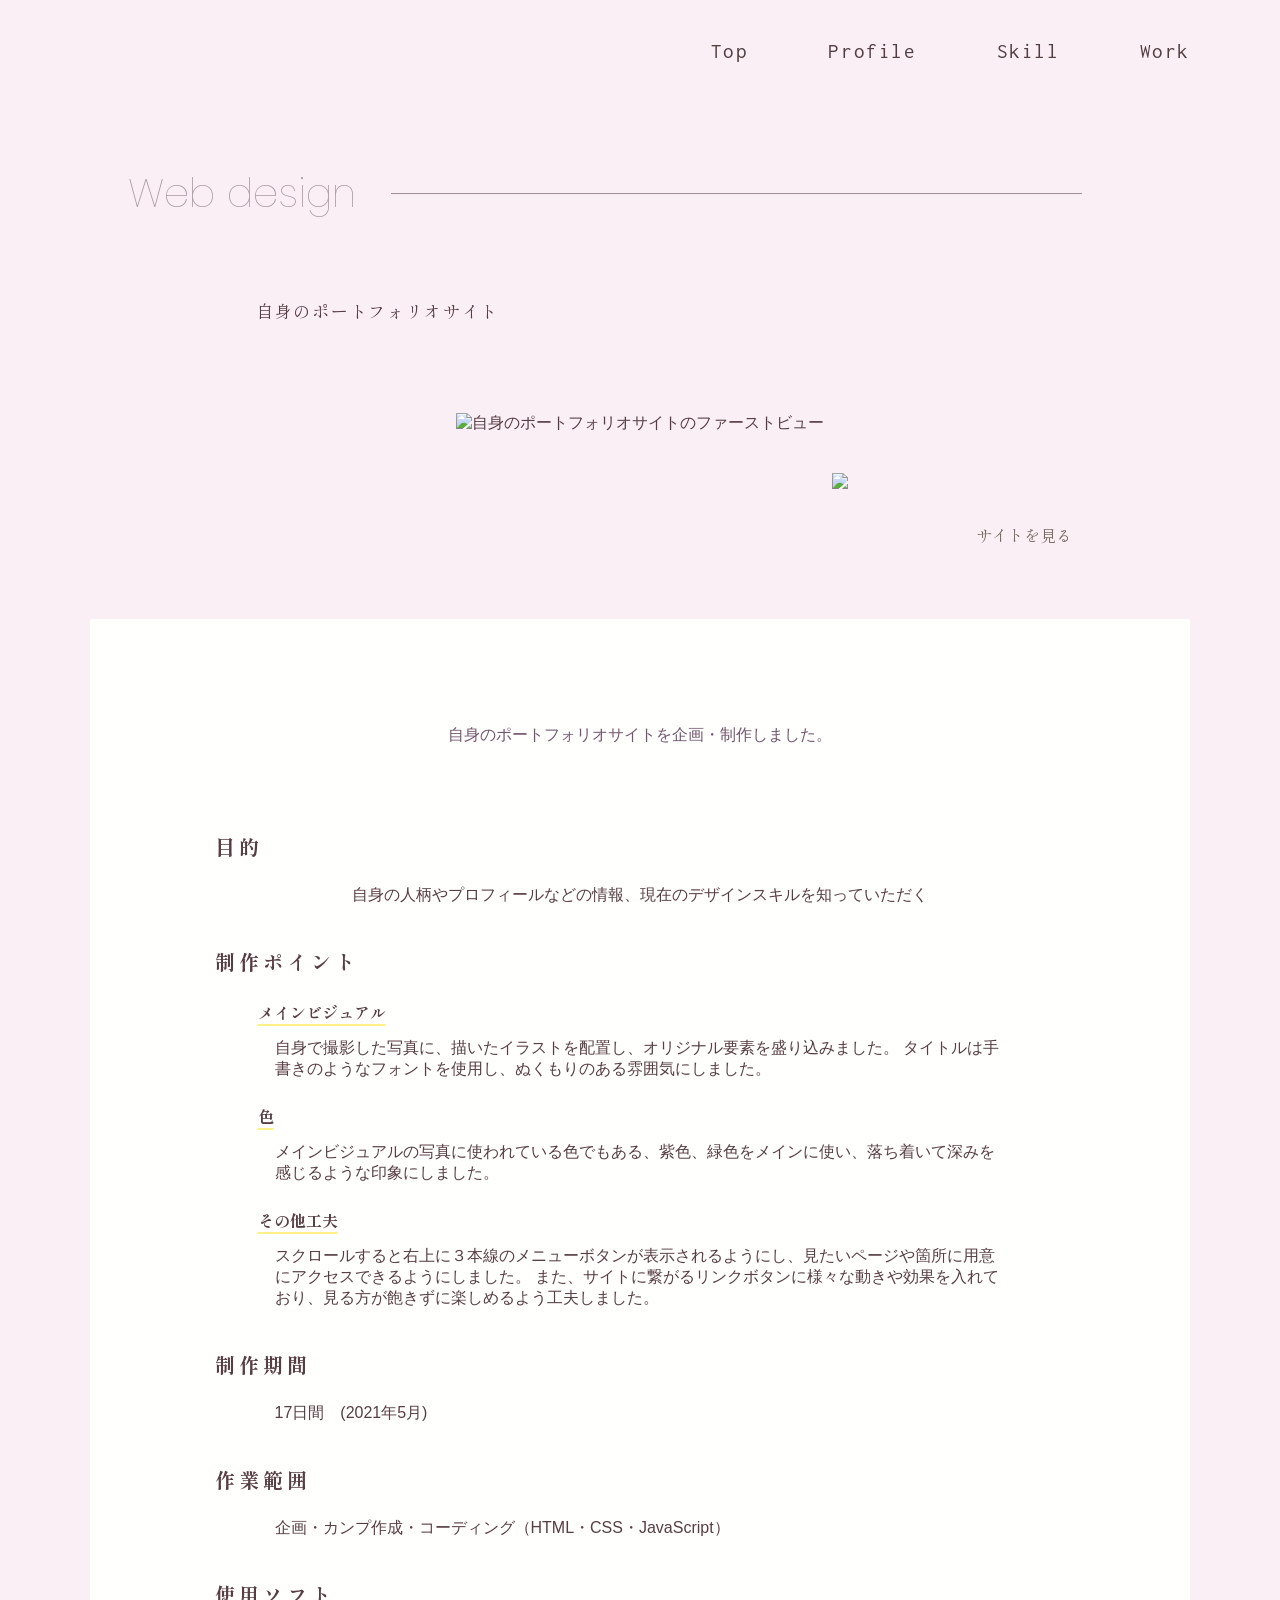
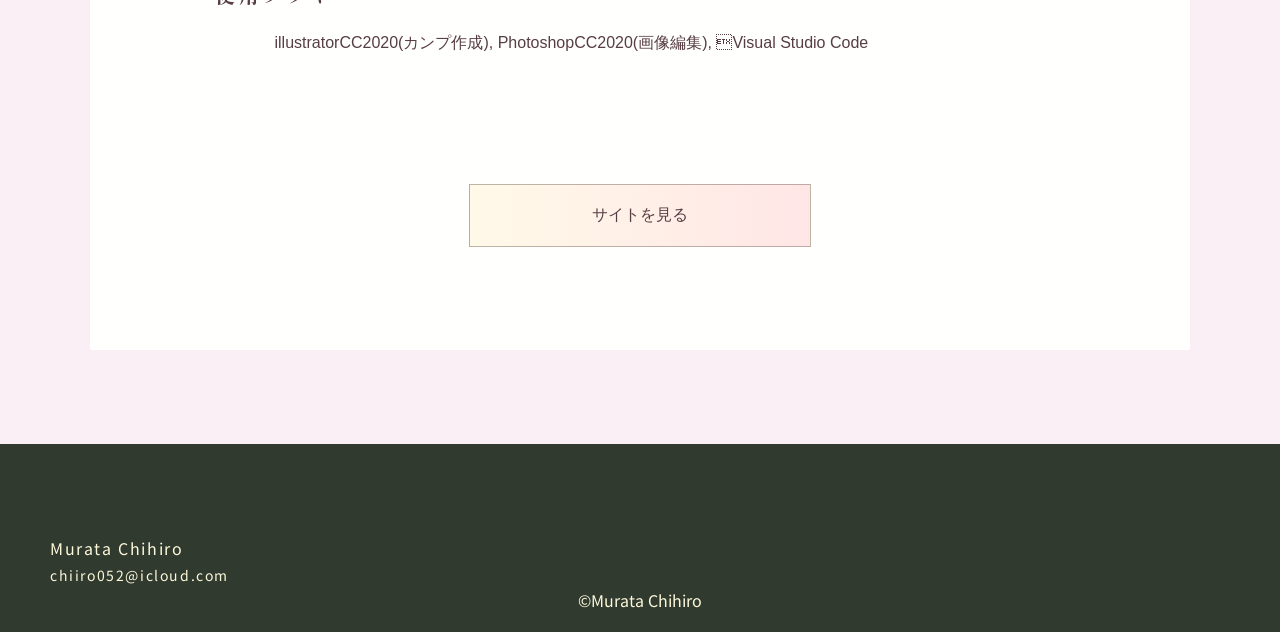
==== portfolio-portfoliosite.html @ d9ccdc63 "Add files via upload" ====
<!DOCTYPE html>
<html lang="ja">
<head>
    <meta charset="UTF-8">
    <meta http-equiv="X-UA-Compatible" content="IE=edge">
    <meta name="viewport" content="width=device-width, initial-scale=1.0">
    <title>Chihiro's Portfolio</title>
    <link rel="shortcut icon" href="img/C-icon.svg"  type="image/svg+xml">
    <link rel="preconnect" href="https://fonts.googleapis.com">
    <link rel="preconnect" href="https://fonts.gstatic.com" crossorigin>
    <link href="https://fonts.googleapis.com/css2?family=Inconsolata:wght@500&family=Noto+Sans+JP:wght@100&family=Poppins:wght@100;200&family=Shippori+Mincho&display=swap" rel="stylesheet">
    <link rel="stylesheet" href="portfolio.css">
</head>
<body id="portfoliosite" class="portfolio-body portfolio-webdesign-body">
    <header>
        <div class="nav-wrapper">
            <nav class="header-nav">
                <ul class="nav-list">
                    <li class="nav-item"><a href="index.html#index">Top</a></li>
                    <li class="nav-item"><a href="index.html#profile">Profile</a></li>
                    <li class="nav-item"><a href="index.html#skill">Skill</a></li>
                    <li class="nav-item"><a href="index.html#work">Work</a></li>
                </ul>
            </nav>
        </div>
        <!--ハンバーガーメニュー-->
        <div class="bar_nav-wrapper">
            <nav class="bar_header-nav">
                <ul class="bar_nav-list">
                    <li class="bar_nav-item"><a href="index.html">Home</a></li>
                    <li class="bar_nav-item"><a href="index.html#profile">Profile</a></li>
                    <li class="bar_nav-item"><a href="index.html#skill">Skill</a></li>
                    <li class="bar_nav-item">
                        <a class="bar_nav-item-work-parent" href="index.html#work">Work</a>
                        <dl>
                            <dt><a class="bar_nav-item-work-child" href="index.html#webdesign">- Web Design -</a></dt>
                                <dd ><a class="bar_nav-item-work-child-child" href="portfolio-webdojo.html">Web school site</a></dd>
                                <dd ><a class="bar_nav-item-work-child-child" href="portfolio-portfoliosite.html">portfolio site</a></dd>
                                <dd ><a class="bar_nav-item-work-child-child" href="tatamistore.html">Tatami store site</a></dd>
                        
                            <dt><a class="bar_nav-item-work-child" href="index.html#graphicdesign">- Graphic Design -</a></dt>
                                <dd><a class="bar_nav-item-work-child-child" href="portfolio-businesscard.html">Businesscard</a></dd>
                                <dd><a class="bar_nav-item-work-child-child" href="portfolio-postcard.html">Postcard</a></dd>
                                <dd><a class="bar_nav-item-work-child-child" href="portfolio-package.html">Package</a></dd>
                                <dd><a class="bar_nav-item-work-child-child" href="portfolio-flyer.html">Flyer</a></dd>
                        </dl>
                    </li>
                
        </div>
         <!--  /ナビ表示時 ナビの外をクリックしたら閉じるようにする用 -->
          <span class="nav_bg"></span>
        <div class="burger-wrapper">
            <div class="burger-btn">
                <span class="bars">
                    <span class="bar bar-top"></span>
                    <span class="bar bar-mid"></span>
                    <span class="bar bar-bottom"></span>
                </span>
            </div>
        </div>
    </header>
    <main>
        <h2 class="category">Web design</h2>
        <h3>自身のポートフォリオサイト</h3>
        <p class="main-image wrapper-main-image-portfoliosite">
            <img class="webdesign-mockup-img-PC" src="img/shotsnapp-portfolio-surface.png" alt="自身のポートフォリオサイトのファーストビュー">
            <img class="webdesign-mockup-img-SP" src="img/shotsnapp-portfolio_iPhoneXpng.png">
        </p>
        <a href="index.html"><p class="link-site-before-content">サイトを見る</p>
        <div class="portfolio-content-wrapper">
            <p class="intro-sentence alignCenter">自身のポートフォリオサイトを企画・制作しました。
            </p>
                <div class="portfolio-content">
                 
                    <h4>目的</h4>
                        <p class="alignCenter">自身の人柄やプロフィールなどの情報、現在のデザインスキルを知っていただく</p>

                    <h4>制作ポイント</h4>
                        <h5>メインビジュアル</h5>
                            <p>自身で撮影した写真に、描いたイラストを配置し、オリジナル要素を盛り込みました。
                                タイトルは手書きのようなフォントを使用し、ぬくもりのある雰囲気にしました。</p>
                        <h5>色</h5>
                        <p>メインビジュアルの写真に使われている色でもある、紫色、緑色をメインに使い、落ち着いて深みを感じるような印象にしました。</p>
                        <h5>その他工夫</h5>
                            <p>
                                スクロールすると右上に３本線のメニューボタンが表示されるようにし、見たいページや箇所に用意にアクセスできるようにしました。
                                また、サイトに繋がるリンクボタンに様々な動きや効果を入れており、見る方が飽きずに楽しめるよう工夫しました。
                                 </p>
                    <h4>制作期間</h4>
                            <p>17日間　(2021年5月)</p>
                    <h4>作業範囲</h4>
                            <p>企画・カンプ作成・コーディング（HTML・CSS・JavaScript）</p>
                    <h4>使用ソフト</h4>
                            <p>illustratorCC2020(カンプ作成), PhotoshopCC2020(画像編集), Visual Studio Code </p>
                            
                    
                           <a href="http://chihiro052.html.xdomain.jp/Webdojo/"> 
                            <div class="link-site-after-content">サイトを見る</div>
                        </a>
        </div>
         <!--上に戻るボタン-->
         <p class="link-top-btn"><img src="img/topbtn.png" alt=""></p>
    </main>
    
    <footer>
        <div class="footer-contact">
            <p>Murata Chihiro</p>
            <p class="footer-email">chiiro052@icloud.com</p>
        </div>
        <p class="copyright"><small>&copy;Murata Chihiro</small></p>
    </footer>
    <script type="text/javascript" src="http://ajax.googleapis.com/ajax/libs/jquery/1.9.1/jquery.min.js"></script>
    <script type="text/javascript" src="script.js"></script></footer>
</body>
</html>
---- portfolio.css ----
@charset "UTF-8";
/*----------------------
        base
----------------------*/
*{
    margin:0;
    padding:0;
    font-size:100%;
    font-family: "Yu Gothic Medium", "游ゴシック Medium", YuGothic, "游ゴシック体","Hiragino Kaku Gothic Pro", "ヒラギノ角ゴ Pro", "メイリオ", sans-serif;
    color:#573d44;
    
}
li{
    list-style-type: none;
}
a{
    text-decoration: none;
}
img{
    max-width:100%;
}
/*=======================================
                共通部分
========================================*/
/*------------------------
          nav
------------------------*/
.nav-list{
    display: flex;
    justify-content: flex-end;
    padding-top:40px;
    padding-right:20px;
    max-width:1200px;
    margin:0 auto;

}
.nav-list a{
    letter-spacing: 0.1rem;
    text-decoration: none;
    color:#523d41;
    padding:0 40px;
    font-size: 21px;
    font-weight: 400;
    font-family: 'Inconsolata', monospace;
}
.nav-item::after{
    content:'';
    width: 0%;
    height:2px;
    background: #523d41;
    display: block;
    margin: 5px auto 0;
    
    
}
.nav-item:hover::after{
    width:60%;
    transition:0.5s;
}
    
  
nav ul li:hover::after{
    width:60%;
    transition:0.5s;
}
.portfolio-body nav{
    margin-bottom:94px;
}

/*------------------------------
            ハンバーガーメニュー
    ------------------------------*/
    /* 注：z-indexの値について

    * 1 businesscardの裏
    * 2 businesscardの表
    * 3　ハンバーガーによるスライドメニューの全体
    * 4　ハンバーガーボタン
                                */
    
    .burger-btn{
    background:rgb(252, 249, 232);
    width: 60px;      
    height: 60px;      
    position: fixed;     
    box-shadow: 0px 0px 5px rgba(177, 143, 81, 0.5); 
    top:2%;
    right:2%;
    z-index: 25;
    border:none;
    margin-right:0;
    margin-left:auto;
    display:none;
    cursor:pointer;
    transition: ease-in;
    }
    .active{
    opacity:0.95;
    display:block;
    transition: ease-in;
    }
    .bar{
    width:30px;
    height:2px;
    display: block;
    position: absolute;
    left: 50%;      
    transform: translateX(-50%);      
    background-color: #523d41bd;  
    }
    .bar-top{
    top:17px;
    }
    .bar-mid{
    top:50%;
    transform: (-50%,-50%);
    }
    .bar-bottom{
    bottom:17px;
    }

    /*ハンバーガーメニュー閉じる*/
    .burger-btn.close{
    box-shadow:none;
    }
    .burger-btn.close .bar-top{      
    transform: translate(-50%,17px) rotate(45deg);      
    transition: transform .3s;    
    }    
    .burger-btn.close .bar-mid{      
    opacity: 0;       
    transition: opacity .3s;    
    }    
    .burger-btn.close .bar-bottom{      
    transform: translate(-50%,-7px) rotate(-45deg);      
    transition: transform .3s;    
    }

    .bar_nav-wrapper{   
    transform: translateX(100%);  
    width: 30vw;      
    height: 100vh;      
    position: fixed;      
    top: 0;      
    right: 0;       
    z-index: 20;  
    transition: .5s;   
    }

    .bar_nav-wrapper.slide-in{      
    transform: translateX(0%);      
    transition: .4s;     
    }     
    /* ナビ表示時 ナビの外をクリックしたら閉じる。 */
    .nav_bg.open{
        display:block;
        width:100vw;
        height:100vh;
        position: fixed;
        left:0;
        top:0;
        z-index:10;
      }

    .bar_header-nav{        
    width: 100%;        
    height: 100%;        
    background-color:rgb(252, 249, 232); 
    opacity: 0.95;       
    z-index: 3;      
    }   
    .bar_nav-list{
        padding-top:11vh;
    }
    .bar_nav-item>a{
        font-family: 'Poppins', sans-serif;
        display: block;
        cursor: pointer;
        padding:10px 30px;
        font-size: 21px;
        font-weight: 200;
        text-align: center;
    }  
    .bar_nav-list a{
    font-family: 'Poppins', sans-serif;
    }
    a[class*="bar_nav-item-work"] p{
    font-family: 'Poppins', sans-serif;
    }
    a.bar_nav-item-work-child{
        display: block;
    padding:10px 40px 0px;
    font-size: 16px;
    font-weight:600;
    text-align: center;
    }
    a.bar_nav-item-work-child-child{
    display:block;
        font-family: 'Poppins', sans-serif;
        font-size:15px;
        padding: 10px 0 10px 35%;
    }
    a.bar_nav-item-work-child-child:last-of-type{
        padding-bottom:0;
    }
    .bar_header-nav.bar_nav-list{        
    display: block;        
    position: absolute;        
    top: 50%;        
    left: 50%;        
    transform: translate(-50%,-50%);        
    text-align: center;      
    }
    .bar_nav-list a:hover{
        color:#b86e4c;
    }
    .bar_header-nav.bar_nav-item{        
    margin-right: 0;        
    margin-bottom: 40px;      
    }
    .bar_nav-wrapper.noscroll{
    overflow: hidden;
    }
/*----------------------------
        その他共通部分
----------------------------*/
    /* 周りの紫色の背景 */
body{
    background-color: #f9eff5;
}
.alignCenter{
    text-align: center;
}
    /*コンテント部分　白色の背景*/
.portfolio-content-wrapper{
    background-color: rgb(255, 255, 254);
    width:70%;
    margin:auto;
    margin-bottom:94px;
    padding:100px 8%;
    
}
.portfolio-content{
    max-width:850px;
    margin:auto;
}
.portfolio-graphicdesign-body .portfolio-content-wrapper{
    padding-bottom:130px;
}
    /*最初の概要説明の一文*/
.intro-sentence{
    padding:0 10%;
    margin-bottom:64px;
    line-height: 2;
    color:#72566d;
}
    /* 作品画像 */
.main-image{
    text-align: center;
}

.category{
    color: #573d447e;
    padding-left: 10vw;
    margin-bottom: 75px;
    font-weight: 100;
    font-size: 40px;
    font-family: 'Poppins', sans-serif;
    display:flex;
    align-items: center;
}
.category::after{
    content:"";
    background-color: #573d448a;
    height:1px;
    margin-left:3%;
    width:60%;
}
        /*  web用「サイトを見る」ボタン    */
.link-site-before-content{
    width:176px;
    margin-left:auto;
    margin-right:10%;
    margin-bottom:62px;
}
.link-site-before-content{
    padding-left:40px;
   padding-bottom:10px;
   font-family: 'Shippori Mincho', serif;
   color:#77685d;
   background-image: url(img/portfolio-sitelink_line.png);
   background-repeat: no-repeat;
   background-position: right 0 bottom 0;
}
.link-site-before-content img{
    vertical-align: bottom;
} 
.link-site-before-content:hover {
    margin-right:9.7%;
}

/* ----------- 内容 -------------  */
/* 作品名 */
h3{
    font-family: 'Shippori Mincho', serif;
    font-weight:600;
    max-width:1100px;
    width:60%;
    letter-spacing:0.1em;
    font-weight:200;
    font-size:17px;
    margin:auto;
}
/*作品画像*/
.main-image{
    padding:7%;
}
/*　内容の見出し「ターゲット」「目的」など*/
h4{
    font-family: 'Shippori Mincho', serif;
    font-size:20px;
    letter-spacing: 0.2em;
    margin-bottom:24px;
    padding-top:17px;
}
/* 小見出し( 制作ポイント の内容を分ける ) */
h5{

    font-family: 'Shippori Mincho', serif;
    padding:0 5% 14px;
    text-decoration:underline #fff188 solid 2px;
    text-underline-offset: 0.3em;;
}
.portfolio-content p{
    margin-bottom:24px;
    font-size:16px;
    padding:0 7%;
}
/*  web用「サイトをみる」ボタン（last） */
.link-site-after-content{
    margin:130px auto 3px;
    text-align: center;
    width:40%;
    font-size: 16px;
    padding:20px 0;
    border:#77685d7a 1px solid;
    background: -moz-linear-gradient(left, #fff9e8, #ffe6e6);
    background: -webkit-linear-gradient(left, #fff9e8, #ffe6e6);
    background: linear-gradient(to right, #fff9e8, #ffe6e6);
}
.link-site-after-content:hover{
   filter:hue-rotate(40deg);
}
/*------------------------------------
            上に戻るボタン
-------------------------------------*/
.link-top-btn{
    position: fixed;
    right:0;
    bottom:0;
    filter:drop-shadow(0 0 5px #f1cfe4);
    padding:20px;
    /*非表示に*/
    opacity:0;
    visibility: hidden;
    transition: .3s;
}
.link-top-btn:hover{
    opacity:0.6;
    cursor: pointer;
}
/*jQueryにて付与し表示させる*/
.active{
    opacity:1;
    visibility: visible;
}
/*---------------------------
          footer
----------------------------*/
footer{
    background-color: #303a2f;
    height:128px;
    padding:30px;
}
.footer-contact{
    margin-top:60px;
    margin-left:20px;
    letter-spacing: 0.1rem;
    line-height: 1.8;
}
.footer-email{
    font-size:14px;
}
footer div p,footer p small{
    font-weight: thinner;
    color: rgb(252, 248, 218);
    font-family: 'Noto Sans JP', sans-serif;
}
.copyright{
    text-align: center;
}

/*========== web design ============*/
.wrapper-main-image-portfoliosite{
    position: relative;
}
.webdesign-mockup-img-SP{
    position:absolute;
    bottom:19%;
    right:18%;
    width:17vw;
}
#portfoliosite .webdesign-mockup-img-SP{
    bottom:17%;
}
#portfoliosite .webdesign-mockup-img-PC{
    width:70%;
}
    /*-----------------------------
                webdojo
    ------------------------------*/
    #webdojo .main-image {
        padding:0;
        position: relative;
   }
    #webdojo .main-image .webdesign-mockup-img-PC{
        width:65%;
    }
    #webdojo .main-image .webdesign-mockup-img-SP{
        bottom:7%;
    }
    /*-----------------------------
            tatamistore
    ------------------------------*/
.tatamistore-screencapture{
    margin-top:80px;
}
#tatamistore .webdesign-mockup-img-PC{
    width:80%;
}


/*==================================
          Graphic Design 
==================================*/
    #postcard .main-image img,#businesscard .main-image img
    {
        width:70%;
    }
    #flyer .main-image{
        padding:10%;
    }
    #flyer .main-image img{
        width:50%;
    }
     /*-----------------------------
              businesscard
    ------------------------------*/
   
    #businesscard .main-image,#flyer .main-image{
        padding-bottom:12%;
    }
      /*-----------------------------
              postcard
    ------------------------------*/
    #postcard .main-image p{
        text-align:right;
    }
    /*-----------------------------
                Package
    ------------------------------*/
    #package h3{
        padding-bottom:80px;
    }
    #package .intro-sentence{
        margin-bottom:30px;
    }
    .img-package-front-decoration{
    filter:saturate(1.05)brightness(1.05)opacity(0.9);
    }
    .img-package-front-normal{
        filter:saturate(0.95)brightness(1.1)opacity(0.9);
    }
    .wrapper-img-package-reverse{
        width:55%;
        margin-top:20px;
    }
    .wrapper-img-package-side{
        width:40%;
        margin-top:30px;
    }
    .wrapper-img-package-front{
        width:70%;
        margin:auto;
    }
    .package-reverse-side-wrapper{
        display: flex;
        justify-content: space-between;
        width:90%;
        margin-bottom:70px;
    }
    #package .package-desc>p{
        text-align:center;
    }
    .package-caption{
        font-size: 14px;
        margin-top:42px;
    }
    .reverse-desc{
        margin:42px 0;
    }
    .package-side-desc{
        margin-top:15px;
        text-align: center;
    }
    /*-----------------------------
                flyer
    ------------------------------*/
    #flyer .main-image img{
        max-width:450px;
        transform: rotate(10deg);
    box-shadow:1px 1px 7px #573d44bb;   
    }
/*===================================
            screen 900
====================================*/
@media screen and (max-width:900px){
    /*ハンバーガーメニュー関連*/
    .bar_nav-item-work-parent p{
        font-size: 21px;
    }
    .bar_nav-wrapper{
        width: 50vw;
    }
    .bar_header-nav{
        width:50vw;
    }
    /*ハンバーガーメニュー関連　END*/
.portfolio-content-wrapper{
    width:auto;
    margin-bottom:0;
    padding-bottom: 90px;
}

.category::after{
    content:"";
    background-color: #573d448a;
    height:1px;
    margin-left:3%;
    width:40%;
}/*カテゴリの後の線をなしに*/
.category::after{
    display: none;
}
.link-site-after-content{
    width:70%;
}
footer{
    padding:10px;
    height:108px
    }
    .footer-contact {
        margin-top: 15px;
        margin-left: 20px;
    }
    .copyright{
        margin-top:20px;
    }
}

/*==================================
            screen 480
==================================*/
@media screen and (max-width:480px){
    
    .nav-list{
         justify-content: center;
        text-align: center;
        padding-right:0;
    }
    .nav-list a{
        display: block;
        font-size:14px;
        width:80px;
        padding:0;
    }
    /*ハンバーガーメニュー*/
    .bar_nav-wrapper{
        width: 100vw;

    }
    .bar_header-nav{
        width:100vw;
    }
    /*　header ハンバーガーメニュー　end */
    .portfolio-body nav{
        margin-bottom:30px;
    }
    .portfolio-content p{
        font-size:14px;
    }
    .category{
        font-size:24px;
        margin-bottom:30px;
    }
    h3{
        text-align: center;
        padding:0;
        font-size:14px;
    }
    
    h4{
        text-align: center;
        font-size:16px;
    }
    .link-site-before-content{
        font-size:14px;
        background-size:60%;
        width:100px;
    }
    #businesscard .main-image img, #postcard .main-image img{
        width:100%;
    }
    /* package 480 */
    #package h3{
        padding-bottom:45px;
    }
    .wrapper-img-package-front{
    width:90%;
}
}
/*==================================
         screen 480 END
==================================*/
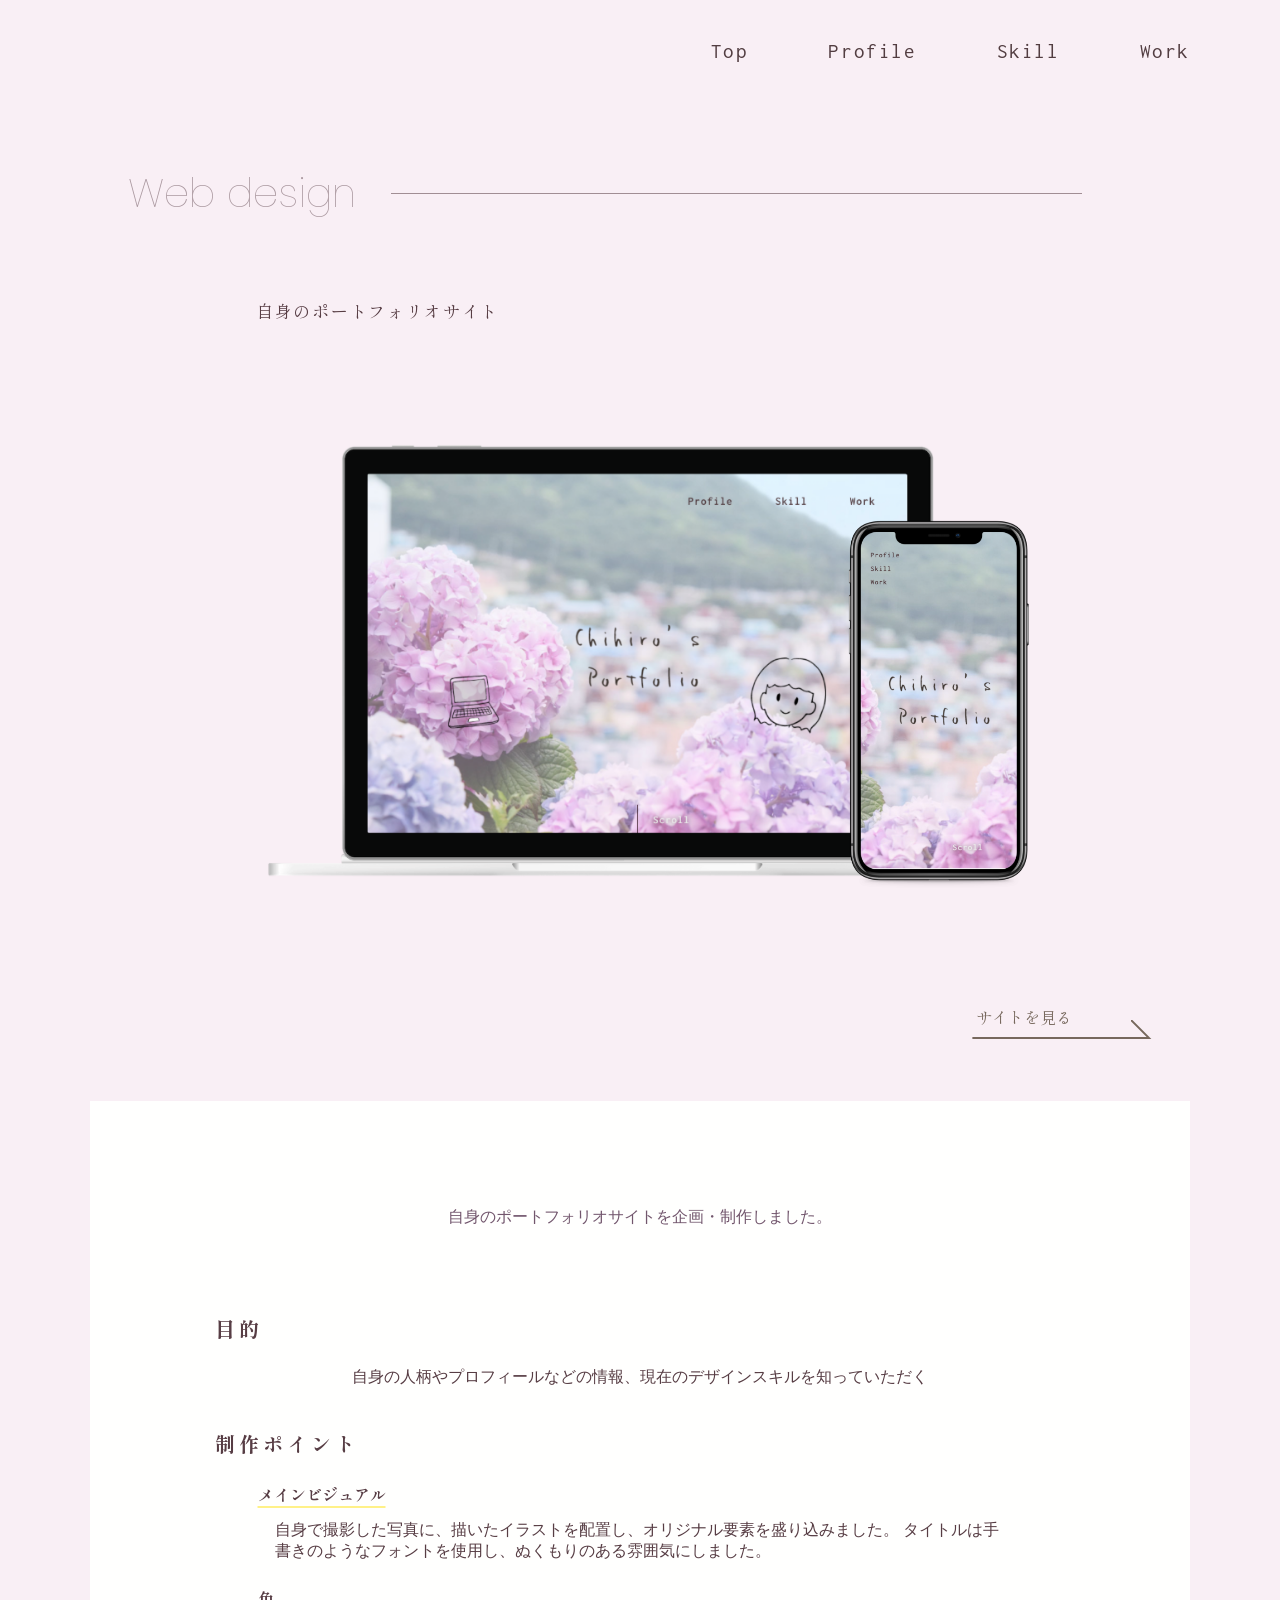
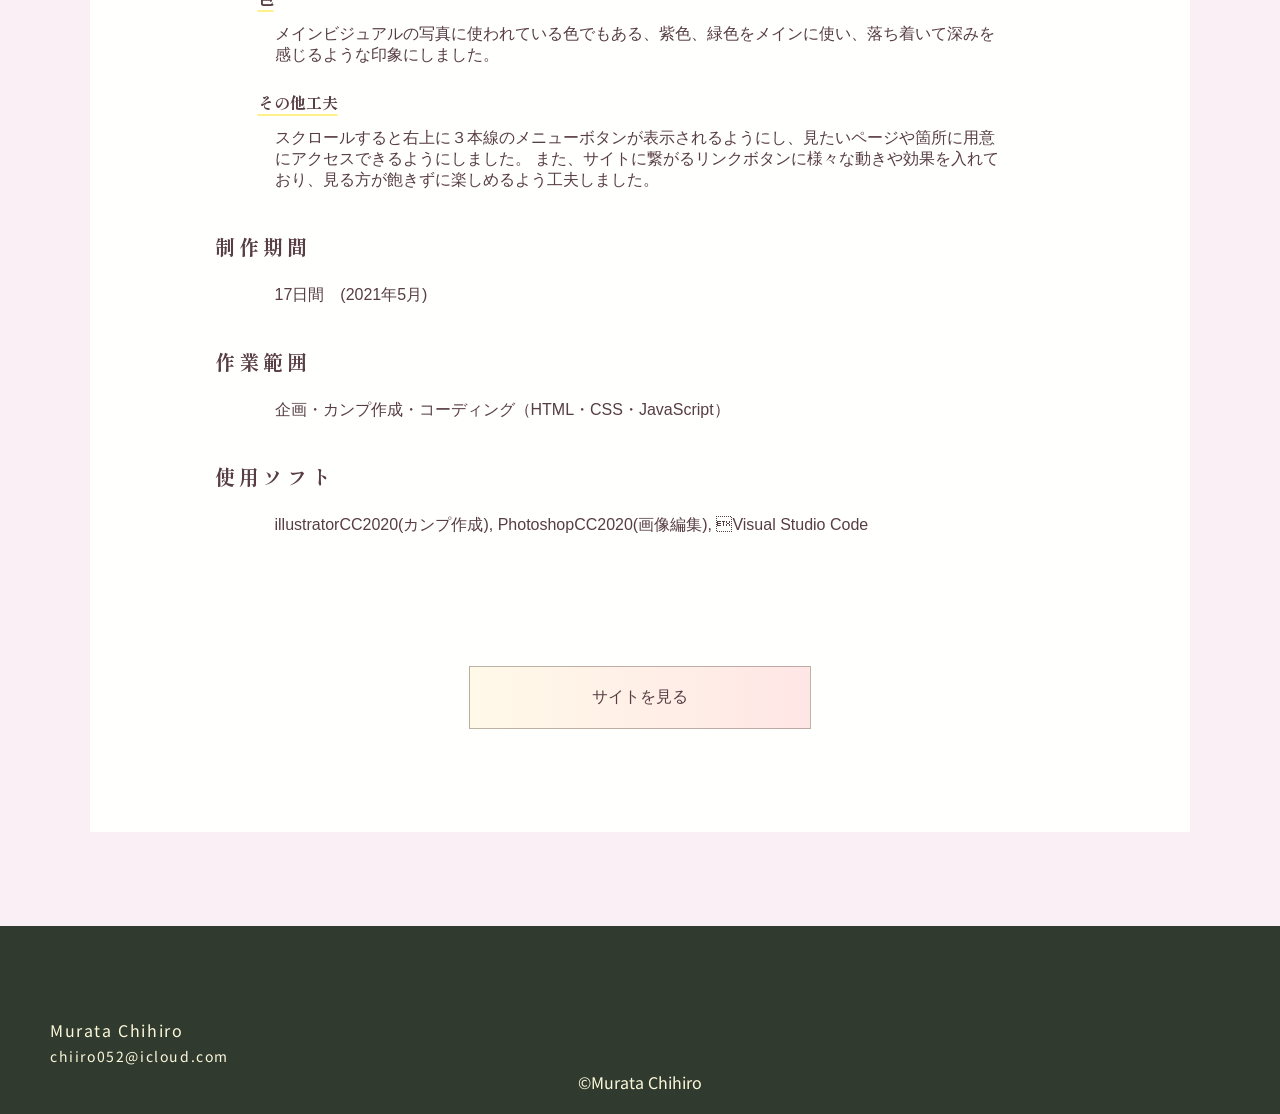
==== commit 1f6c7269: "Add files via upload" ====
--- a/portfolio-portfoliosite.html
+++ b/portfolio-portfoliosite.html
@@ -94,7 +94,7 @@
                             <p>illustratorCC2020(カンプ作成), PhotoshopCC2020(画像編集), Visual Studio Code </p>
                             
                     
-                           <a href="http://chihiro052.html.xdomain.jp/Webdojo/"> 
+                           <a href="https://jcgjgh5qh5-code.github.io/sample-webdojo/"> 
                             <div class="link-site-after-content">サイトを見る</div>
                         </a>
         </div>
